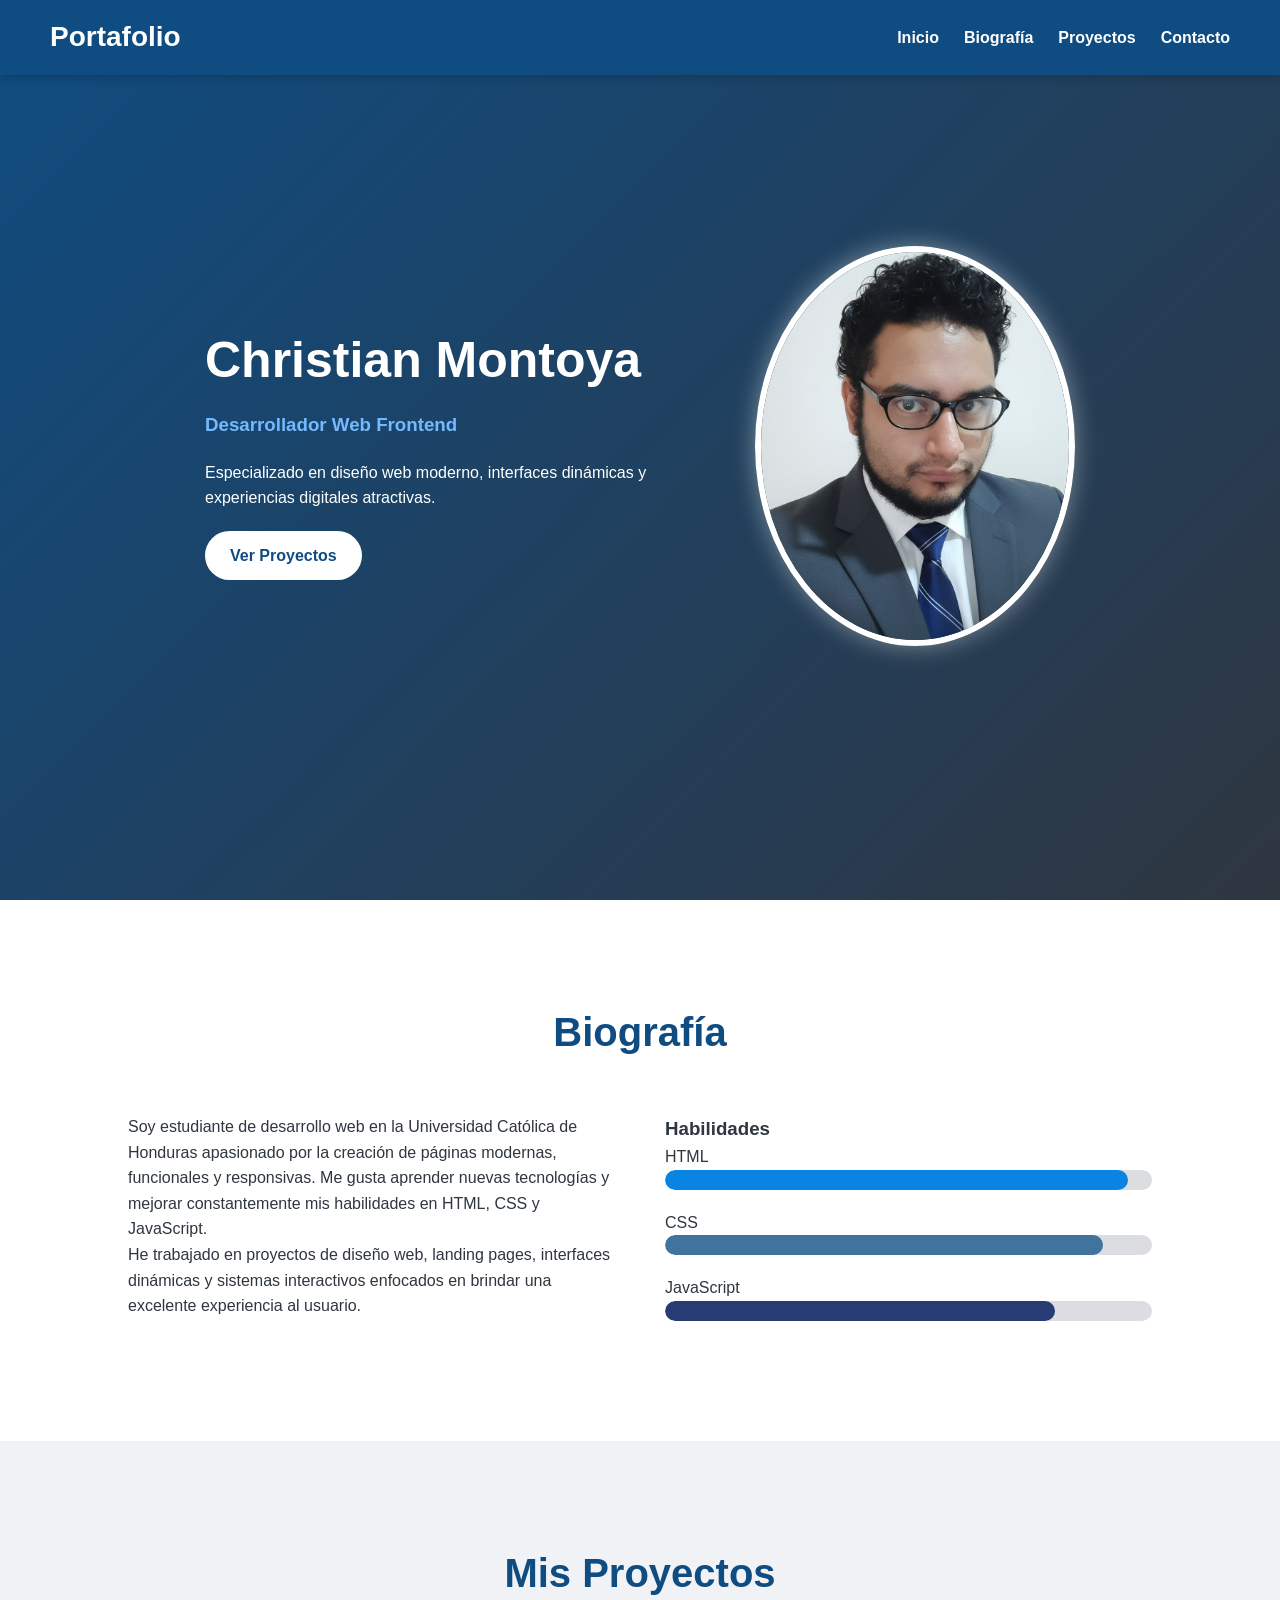
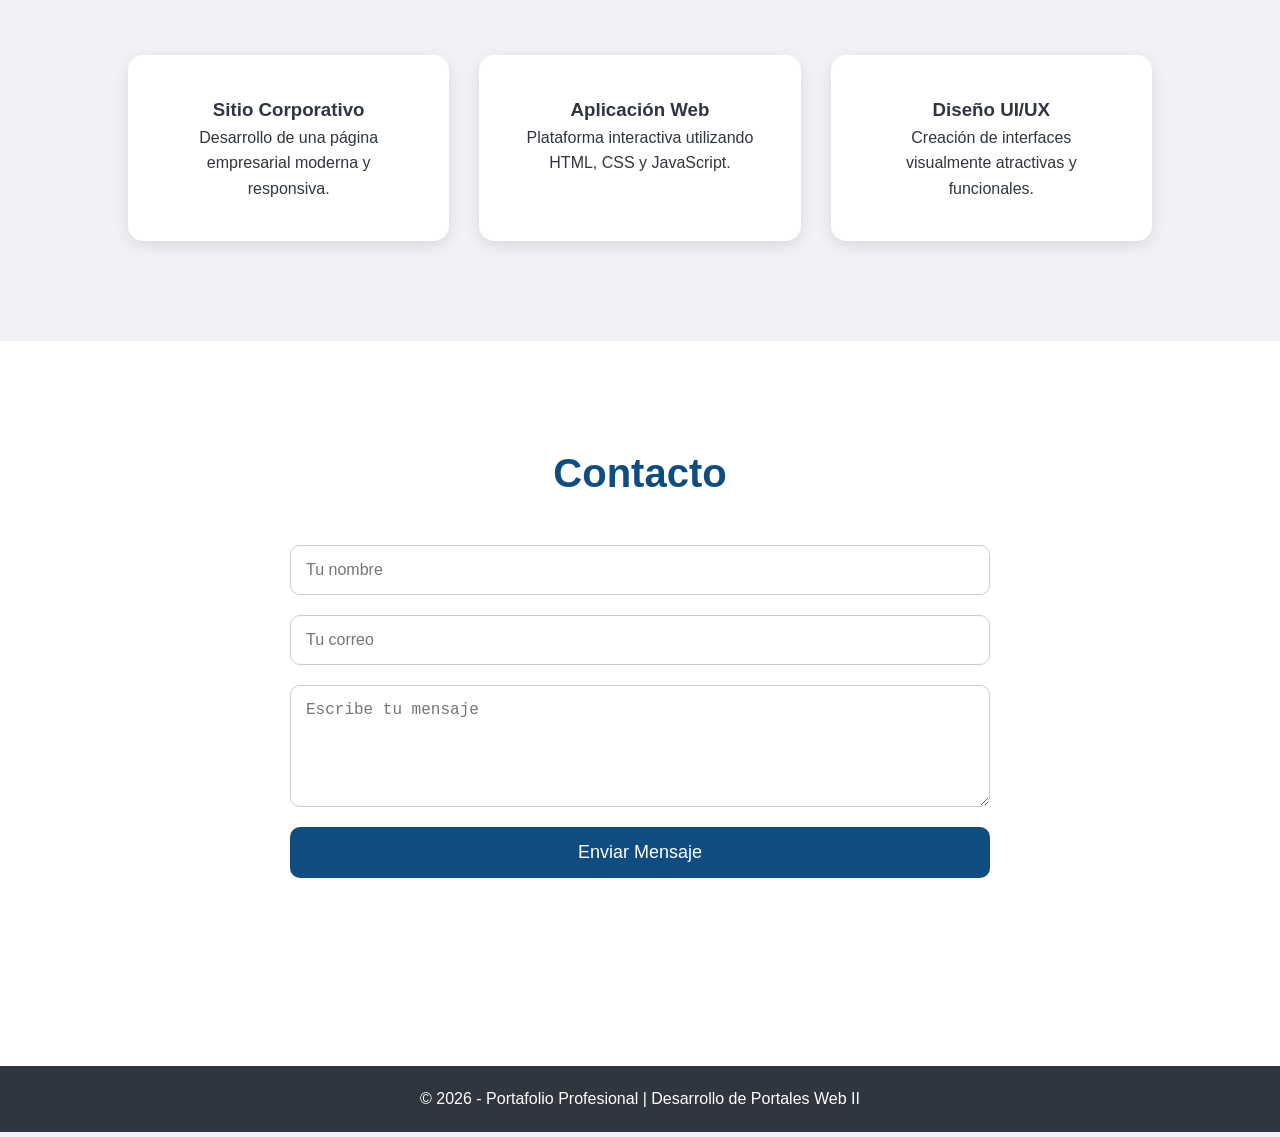
==== index.html @ d9f48251 "Add files via upload" ====
<!DOCTYPE html>
<html lang="es">
<head>
    <meta charset="UTF-8">
    <meta name="viewport" content="width=device-width, initial-scale=1.0">
    <title>Portafolio Profesional</title>
    <link rel="stylesheet" href="/portafolio/style/style.css">
</head>
<body>
    <header>
        <nav>
            <h1 class="logo">Portafolio</h1>

            <ul class="menu">
                <li><a href="#inicio">Inicio</a></li>
                <li><a href="#sobre-mi">Biografía</a></li>
                <li><a href="#proyectos">Proyectos</a></li>
                <li><a href="#contacto">Contacto</a></li>
            </ul>

            <div class="menu-btn">
                <i class="fas fa-bars"></i>
            </div>
        </nav>
    </header>
    <section id="inicio" class="hero">
        <div class="hero-texto">
            <h2>Christian Montoya</h2>
            <h3>Desarrollador Web Frontend</h3>
            <p>
                Especializado en diseño web moderno, interfaces dinámicas
                y experiencias digitales atractivas.
            </p>

            <a href="#proyectos" class="btn">Ver Proyectos</a>
        </div>

        <div class="hero-img">
            <img src="images/profile-photo.jpg" alt="Foto de perfil">
        </div>
    </section>
    <section id="sobre-mi" class="sobre-mi">
        <h2>Biografía</h2>

        <div class="contenido-biografia">
            <div class="texto">
                <p>
                    Soy estudiante de desarrollo web en la Universidad Católica de Honduras
                    apasionado por la creación de páginas modernas, funcionales y responsivas.
                    Me gusta aprender nuevas tecnologías y mejorar constantemente
                    mis habilidades en HTML, CSS y JavaScript.
                </p>

                <p>
                    He trabajado en proyectos de diseño web, landing pages,
                    interfaces dinámicas y sistemas interactivos enfocados
                    en brindar una excelente experiencia al usuario.
                </p>
            </div>

            <div class="habilidades">
                <h3>Habilidades</h3>

                <div class="skill">
                    <span>HTML</span>
                    <div class="barra">
                        <div class="progreso html"></div>
                    </div>
                </div>

                <div class="skill">
                    <span>CSS</span>
                    <div class="barra">
                        <div class="progreso css"></div>
                    </div>
                </div>

                <div class="skill">
                    <span>JavaScript</span>
                    <div class="barra">
                        <div class="progreso js"></div>
                    </div>
                </div>
            </div>
        </div>
    </section>
    <section id="proyectos" class="proyectos">
        <h2>Mis Proyectos</h2>

        <div class="contenedor-proyectos">

            <div class="card">
                <i class="fas fa-laptop-code"></i>
                <h3>Sitio Corporativo</h3>
                <p>
                    Desarrollo de una página empresarial moderna y responsiva.
                </p>
            </div>

            <div class="card">
                <i class="fas fa-mobile-alt"></i>
                <h3>Aplicación Web</h3>
                <p>
                    Plataforma interactiva utilizando HTML, CSS y JavaScript.
                </p>
            </div>

            <div class="card">
                <i class="fas fa-paint-brush"></i>
                <h3>Diseño UI/UX</h3>
                <p>
                    Creación de interfaces visualmente atractivas y funcionales.
                </p>
            </div>

        </div>
    </section>

    <section id="contacto" class="contacto">
        <h2>Contacto</h2>

        <form id="formulario">

            <input type="text" id="nombre" placeholder="Tu nombre" required>

            <input type="email" id="correo" placeholder="Tu correo" required>

            <textarea id="mensaje" rows="5"
            placeholder="Escribe tu mensaje"></textarea>

            <button type="submit">Enviar Mensaje</button>

        </form>

        <div class="redes">
            <a href="#"><i class="fab fa-facebook"></i></a>
            <a href="#"><i class="fab fa-instagram"></i></a>
            <a href="#"><i class="fab fa-github"></i></a>
        </div>
    </section>

    <footer>
        <p>© 2026 - Portafolio Profesional | Desarrollo de Portales Web II</p>
    </footer>

    <script src="/portafolio/script/script.js"></script>

</body>
</html>
---- portafolio/style/style.css ----
*{
    margin: 0;
    padding: 0;
    box-sizing: border-box;
}

:root{
    --azul: #0f4c81;
    --azul-claro: #1f6fb2;
    --gris: #2f3640;
    --gris-claro: #f1f2f6;
    --blanco: #ffffff;
}

/* GENERAL */
body{
    font-family: Arial, Helvetica, sans-serif;
    background: var(--gris-claro);
    color: var(--gris);
    line-height: 1.6;
}

/* HEADER */
header{
    background: var(--azul);
    padding: 15px 50px;
    position: fixed;
    width: 100%;
    top: 0;
    z-index: 1000;
    box-shadow: 0 2px 10px rgba(0,0,0,0.2);
}

nav{
    display: flex;
    justify-content: space-between;
    align-items: center;
}

.logo{
    color: var(--blanco);
    font-size: 28px;
}

.menu{
    display: flex;
    list-style: none;
}

.menu li{
    margin-left: 25px;
}

.menu a{
    text-decoration: none;
    color: var(--blanco);
    font-weight: bold;
    transition: 0.3s;
}

.menu a:hover{
    color: #dfe6e9;
}

.menu-btn{
    display: none;
    color: white;
    font-size: 25px;
    cursor: pointer;
}

/* HERO */
.hero{
    min-height: 100vh;
    display: flex;
    justify-content: center;
    align-items: center;
    padding: 120px 10%;
    gap: 50px;
    background: linear-gradient(
        135deg,
        var(--azul),
        var(--gris)
    );
    color: white;
}

.hero-texto h2{
    font-size: 50px;
}

.hero-texto h3{
    color: #74b9ff;
    margin: 10px 0;
}

.hero-texto p{
    margin: 20px 0;
    max-width: 500px;
}

.btn{
    display: inline-block;
    padding: 12px 25px;
    background: white;
    color: var(--azul);
    text-decoration: none;
    border-radius: 30px;
    font-weight: bold;
    transition: 0.3s;
}

.btn:hover{
    transform: scale(1.05);
}

.hero-img img{
    width: 320px;
    border-radius: 50%;
    border: 6px solid white;
    box-shadow: 0 0 25px rgba(255,255,255,0.4);
}

/* BIOGRAFÍA */
.sobre-mi{
    padding: 100px 10%;
    background: white;
}

.sobre-mi h2{
    text-align: center;
    margin-bottom: 50px;
    font-size: 40px;
    color: var(--azul);
}

.contenido-biografia{
    display: flex;
    gap: 50px;
    flex-wrap: wrap;
}

.texto{
    flex: 1;
}

.habilidades{
    flex: 1;
}

.skill{
    margin-bottom: 20px;
}

.barra{
    width: 100%;
    height: 20px;
    background: #dcdde1;
    border-radius: 20px;
    overflow: hidden;
}

.progreso{
    height: 100%;
    border-radius: 20px;
}

.html{
    width: 95%;
    background: #0984e3;
}

.css{
    width: 90%;
    background: #40739e;
}

.js{
    width: 80%;
    background: #273c75;
}

/* PROYECTOS */
.proyectos{
    padding: 100px 10%;
    background: var(--gris-claro);
}

.proyectos h2{
    text-align: center;
    margin-bottom: 50px;
    font-size: 40px;
    color: var(--azul);
}

.contenedor-proyectos{
    display: grid;
    grid-template-columns: repeat(auto-fit, minmax(250px,1fr));
    gap: 30px;
}

.card{
    background: white;
    padding: 40px;
    border-radius: 15px;
    text-align: center;
    transition: 0.3s;
    box-shadow: 0 5px 15px rgba(0,0,0,0.1);
}

.card:hover{
    transform: translateY(-10px);
}

.card i{
    font-size: 50px;
    color: var(--azul);
    margin-bottom: 20px;
}

/* CONTACTO */
.contacto{
    padding: 100px 10%;
    background: white;
}

.contacto h2{
    text-align: center;
    margin-bottom: 40px;
    font-size: 40px;
    color: var(--azul);
}

form{
    max-width: 700px;
    margin: auto;
    display: flex;
    flex-direction: column;
}

input,
textarea{
    margin-bottom: 20px;
    padding: 15px;
    border: 1px solid #ccc;
    border-radius: 10px;
    font-size: 16px;
}

button{
    padding: 15px;
    border: none;
    background: var(--azul);
    color: white;
    font-size: 18px;
    border-radius: 10px;
    cursor: pointer;
    transition: 0.3s;
}

button:hover{
    background: var(--azul-claro);
}

.redes{
    text-align: center;
    margin-top: 40px;
}

.redes a{
    color: var(--azul);
    font-size: 30px;
    margin: 0 15px;
    transition: 0.3s;
}

.redes a:hover{
    color: var(--azul-claro);
}

/* FOOTER */
footer{
    background: var(--gris);
    color: white;
    text-align: center;
    padding: 20px;
}

/* RESPONSIVE */
@media(max-width: 768px){

    .hero{
        flex-direction: column;
        text-align: center;
    }

    .hero-img img{
        width: 250px;
    }

    .menu{
        position: absolute;
        top: 70px;
        right: -100%;
        background: var(--azul);
        width: 220px;
        flex-direction: column;
        text-align: center;
        transition: 0.3s;
        padding: 20px 0;
    }

    .menu.active{
        right: 0;
    }

    .menu li{
        margin: 15px 0;
    }

    .menu-btn{
        display: block;
    }
}
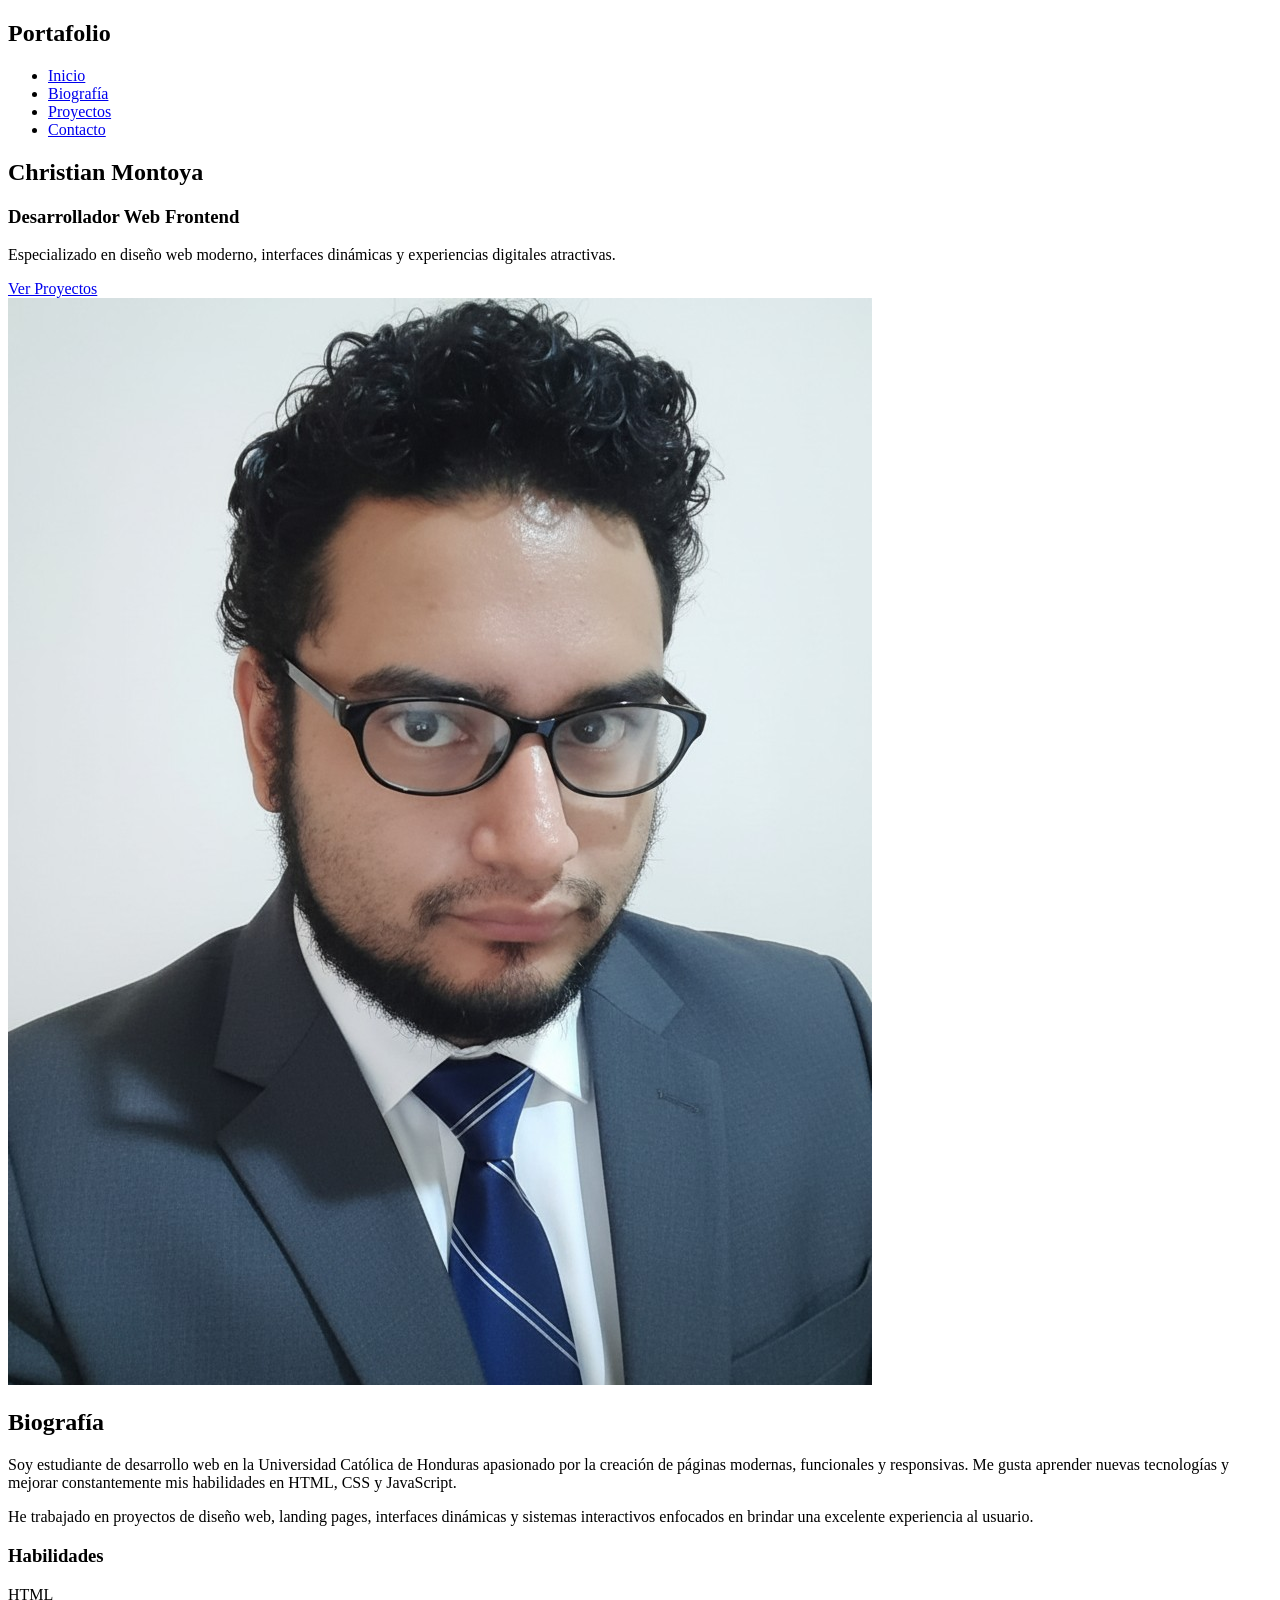
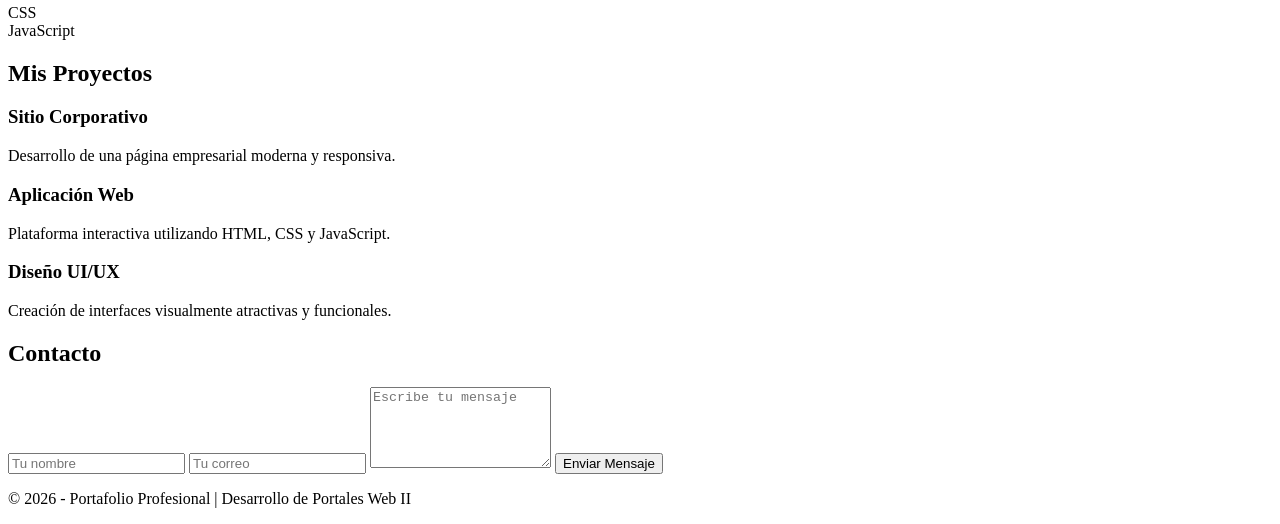
==== commit 125e3841: "Update index.html" ====
--- a/index.html
+++ b/index.html
@@ -4,7 +4,7 @@
     <meta charset="UTF-8">
     <meta name="viewport" content="width=device-width, initial-scale=1.0">
     <title>Portafolio Profesional</title>
-    <link rel="stylesheet" href="/portafolio/style/style.css">
+    <link rel="stylesheet" href="/styles/style.css">
 </head>
 <body>
     <header>
@@ -143,7 +143,7 @@
         <p>© 2026 - Portafolio Profesional | Desarrollo de Portales Web II</p>
     </footer>
 
-    <script src="/portafolio/script/script.js"></script>
+    <script src="/script/script.js"></script>
 
 </body>
-</html>+</html>
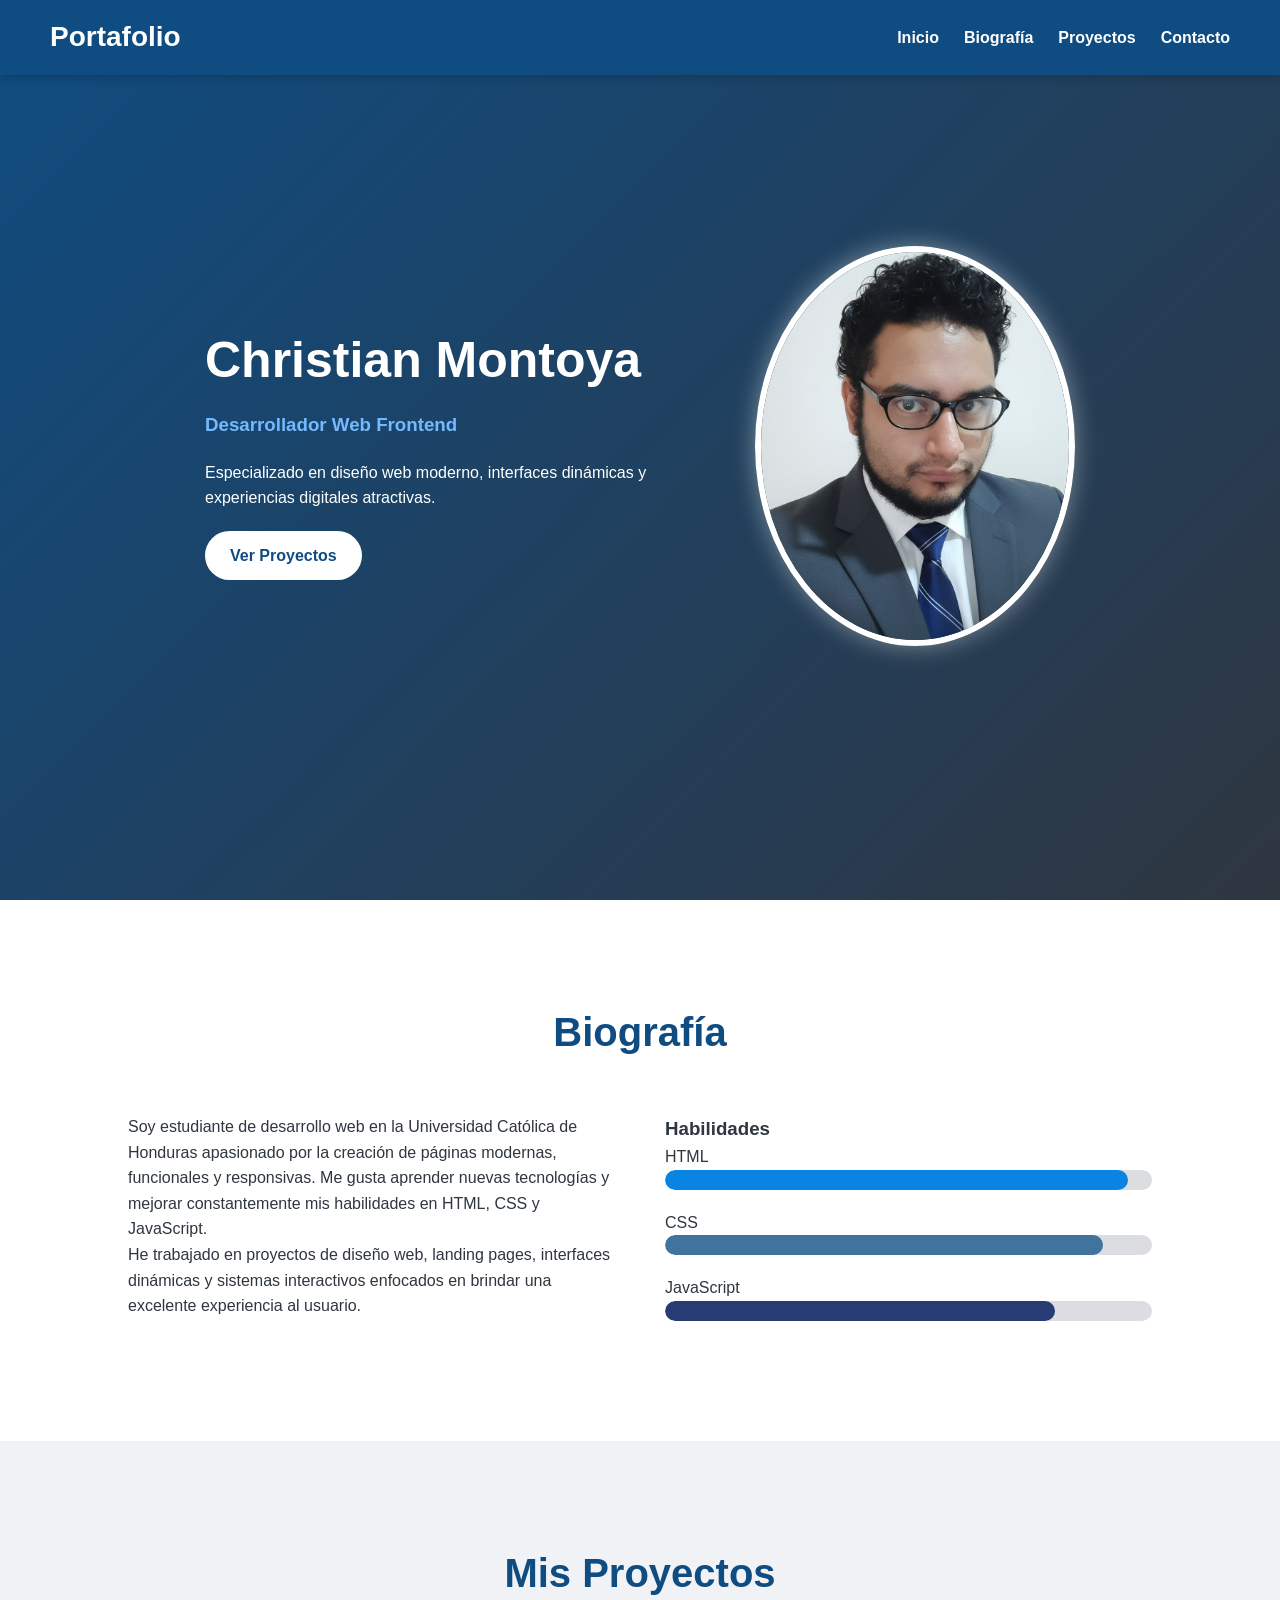
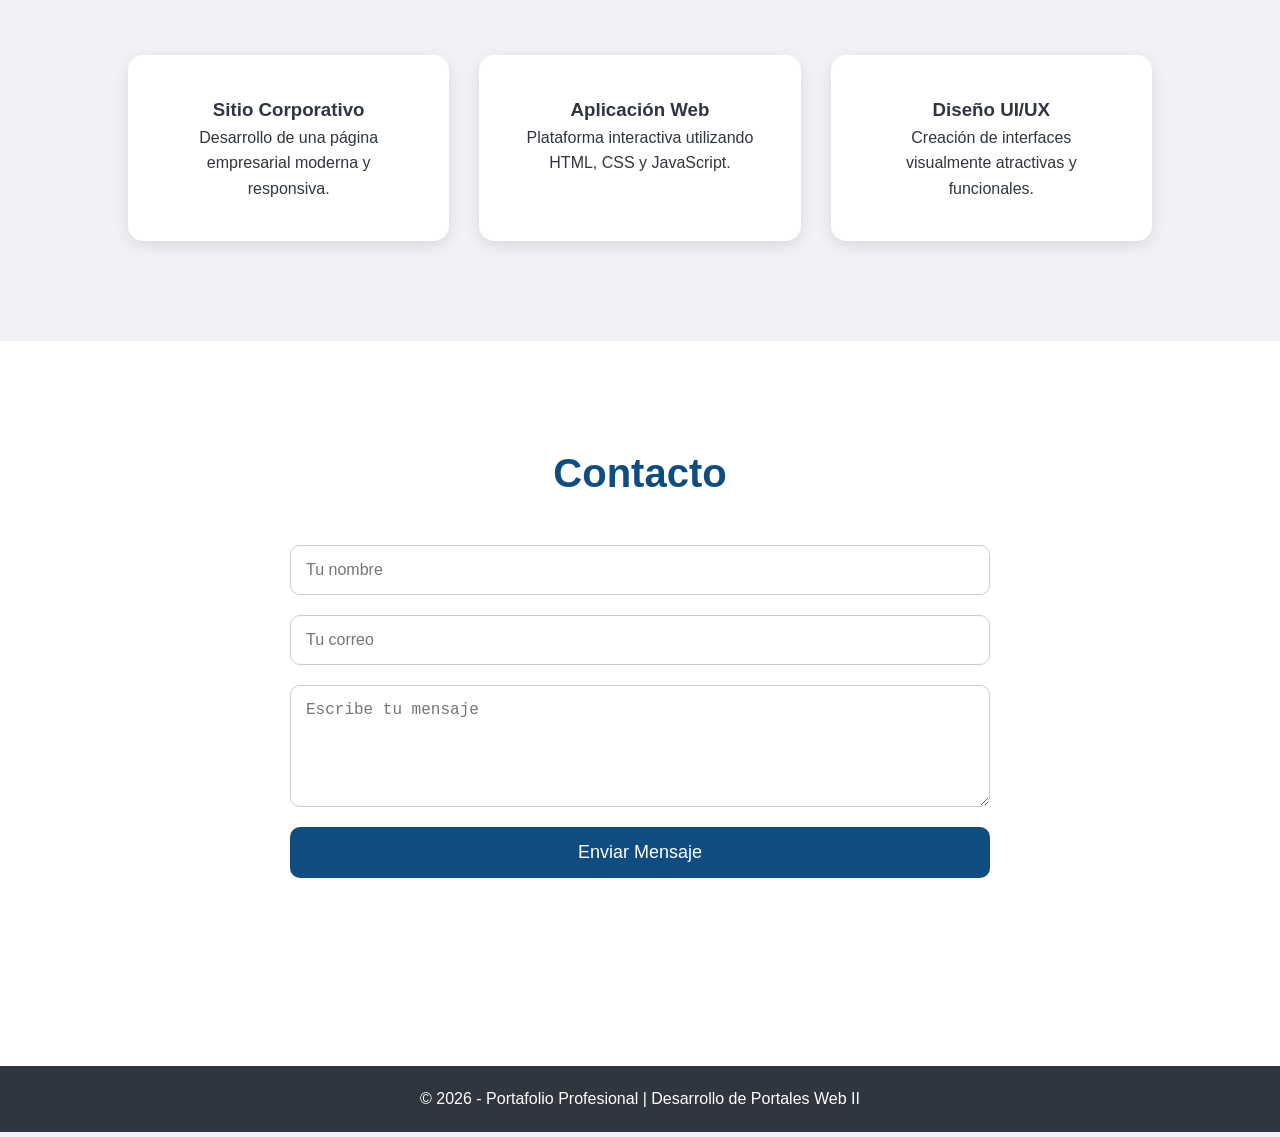
==== commit a291f6a1: "Update index.html" ====
--- a/index.html
+++ b/index.html
@@ -4,7 +4,7 @@
     <meta charset="UTF-8">
     <meta name="viewport" content="width=device-width, initial-scale=1.0">
     <title>Portafolio Profesional</title>
-    <link rel="stylesheet" href="/styles/style.css">
+    <link rel="stylesheet" href="style/style.css">
 </head>
 <body>
     <header>
@@ -143,7 +143,7 @@
         <p>© 2026 - Portafolio Profesional | Desarrollo de Portales Web II</p>
     </footer>
 
-    <script src="/script/script.js"></script>
+    <script src="script/script.js"></script>
 
 </body>
 </html>
--- a/style/style.css
+++ b/style/style.css
@@ -0,0 +1,325 @@
+
+*{
+    margin: 0;
+    padding: 0;
+    box-sizing: border-box;
+}
+
+:root{
+    --azul: #0f4c81;
+    --azul-claro: #1f6fb2;
+    --gris: #2f3640;
+    --gris-claro: #f1f2f6;
+    --blanco: #ffffff;
+}
+
+/* GENERAL */
+body{
+    font-family: Arial, Helvetica, sans-serif;
+    background: var(--gris-claro);
+    color: var(--gris);
+    line-height: 1.6;
+}
+
+/* HEADER */
+header{
+    background: var(--azul);
+    padding: 15px 50px;
+    position: fixed;
+    width: 100%;
+    top: 0;
+    z-index: 1000;
+    box-shadow: 0 2px 10px rgba(0,0,0,0.2);
+}
+
+nav{
+    display: flex;
+    justify-content: space-between;
+    align-items: center;
+}
+
+.logo{
+    color: var(--blanco);
+    font-size: 28px;
+}
+
+.menu{
+    display: flex;
+    list-style: none;
+}
+
+.menu li{
+    margin-left: 25px;
+}
+
+.menu a{
+    text-decoration: none;
+    color: var(--blanco);
+    font-weight: bold;
+    transition: 0.3s;
+}
+
+.menu a:hover{
+    color: #dfe6e9;
+}
+
+.menu-btn{
+    display: none;
+    color: white;
+    font-size: 25px;
+    cursor: pointer;
+}
+
+/* HERO */
+.hero{
+    min-height: 100vh;
+    display: flex;
+    justify-content: center;
+    align-items: center;
+    padding: 120px 10%;
+    gap: 50px;
+    background: linear-gradient(
+        135deg,
+        var(--azul),
+        var(--gris)
+    );
+    color: white;
+}
+
+.hero-texto h2{
+    font-size: 50px;
+}
+
+.hero-texto h3{
+    color: #74b9ff;
+    margin: 10px 0;
+}
+
+.hero-texto p{
+    margin: 20px 0;
+    max-width: 500px;
+}
+
+.btn{
+    display: inline-block;
+    padding: 12px 25px;
+    background: white;
+    color: var(--azul);
+    text-decoration: none;
+    border-radius: 30px;
+    font-weight: bold;
+    transition: 0.3s;
+}
+
+.btn:hover{
+    transform: scale(1.05);
+}
+
+.hero-img img{
+    width: 320px;
+    border-radius: 50%;
+    border: 6px solid white;
+    box-shadow: 0 0 25px rgba(255,255,255,0.4);
+}
+
+/* BIOGRAFÍA */
+.sobre-mi{
+    padding: 100px 10%;
+    background: white;
+}
+
+.sobre-mi h2{
+    text-align: center;
+    margin-bottom: 50px;
+    font-size: 40px;
+    color: var(--azul);
+}
+
+.contenido-biografia{
+    display: flex;
+    gap: 50px;
+    flex-wrap: wrap;
+}
+
+.texto{
+    flex: 1;
+}
+
+.habilidades{
+    flex: 1;
+}
+
+.skill{
+    margin-bottom: 20px;
+}
+
+.barra{
+    width: 100%;
+    height: 20px;
+    background: #dcdde1;
+    border-radius: 20px;
+    overflow: hidden;
+}
+
+.progreso{
+    height: 100%;
+    border-radius: 20px;
+}
+
+.html{
+    width: 95%;
+    background: #0984e3;
+}
+
+.css{
+    width: 90%;
+    background: #40739e;
+}
+
+.js{
+    width: 80%;
+    background: #273c75;
+}
+
+/* PROYECTOS */
+.proyectos{
+    padding: 100px 10%;
+    background: var(--gris-claro);
+}
+
+.proyectos h2{
+    text-align: center;
+    margin-bottom: 50px;
+    font-size: 40px;
+    color: var(--azul);
+}
+
+.contenedor-proyectos{
+    display: grid;
+    grid-template-columns: repeat(auto-fit, minmax(250px,1fr));
+    gap: 30px;
+}
+
+.card{
+    background: white;
+    padding: 40px;
+    border-radius: 15px;
+    text-align: center;
+    transition: 0.3s;
+    box-shadow: 0 5px 15px rgba(0,0,0,0.1);
+}
+
+.card:hover{
+    transform: translateY(-10px);
+}
+
+.card i{
+    font-size: 50px;
+    color: var(--azul);
+    margin-bottom: 20px;
+}
+
+/* CONTACTO */
+.contacto{
+    padding: 100px 10%;
+    background: white;
+}
+
+.contacto h2{
+    text-align: center;
+    margin-bottom: 40px;
+    font-size: 40px;
+    color: var(--azul);
+}
+
+form{
+    max-width: 700px;
+    margin: auto;
+    display: flex;
+    flex-direction: column;
+}
+
+input,
+textarea{
+    margin-bottom: 20px;
+    padding: 15px;
+    border: 1px solid #ccc;
+    border-radius: 10px;
+    font-size: 16px;
+}
+
+button{
+    padding: 15px;
+    border: none;
+    background: var(--azul);
+    color: white;
+    font-size: 18px;
+    border-radius: 10px;
+    cursor: pointer;
+    transition: 0.3s;
+}
+
+button:hover{
+    background: var(--azul-claro);
+}
+
+.redes{
+    text-align: center;
+    margin-top: 40px;
+}
+
+.redes a{
+    color: var(--azul);
+    font-size: 30px;
+    margin: 0 15px;
+    transition: 0.3s;
+}
+
+.redes a:hover{
+    color: var(--azul-claro);
+}
+
+/* FOOTER */
+footer{
+    background: var(--gris);
+    color: white;
+    text-align: center;
+    padding: 20px;
+}
+
+/* RESPONSIVE */
+@media(max-width: 768px){
+
+    .hero{
+        flex-direction: column;
+        text-align: center;
+    }
+
+    .hero-img img{
+        width: 250px;
+    }
+
+    .menu{
+        position: absolute;
+        top: 70px;
+        right: -100%;
+        background: var(--azul);
+        width: 220px;
+        flex-direction: column;
+        text-align: center;
+        transition: 0.3s;
+        padding: 20px 0;
+    }
+
+    .menu.active{
+        right: 0;
+    }
+
+    .menu li{
+        margin: 15px 0;
+    }
+
+    .menu-btn{
+        display: block;
+    }
+}
